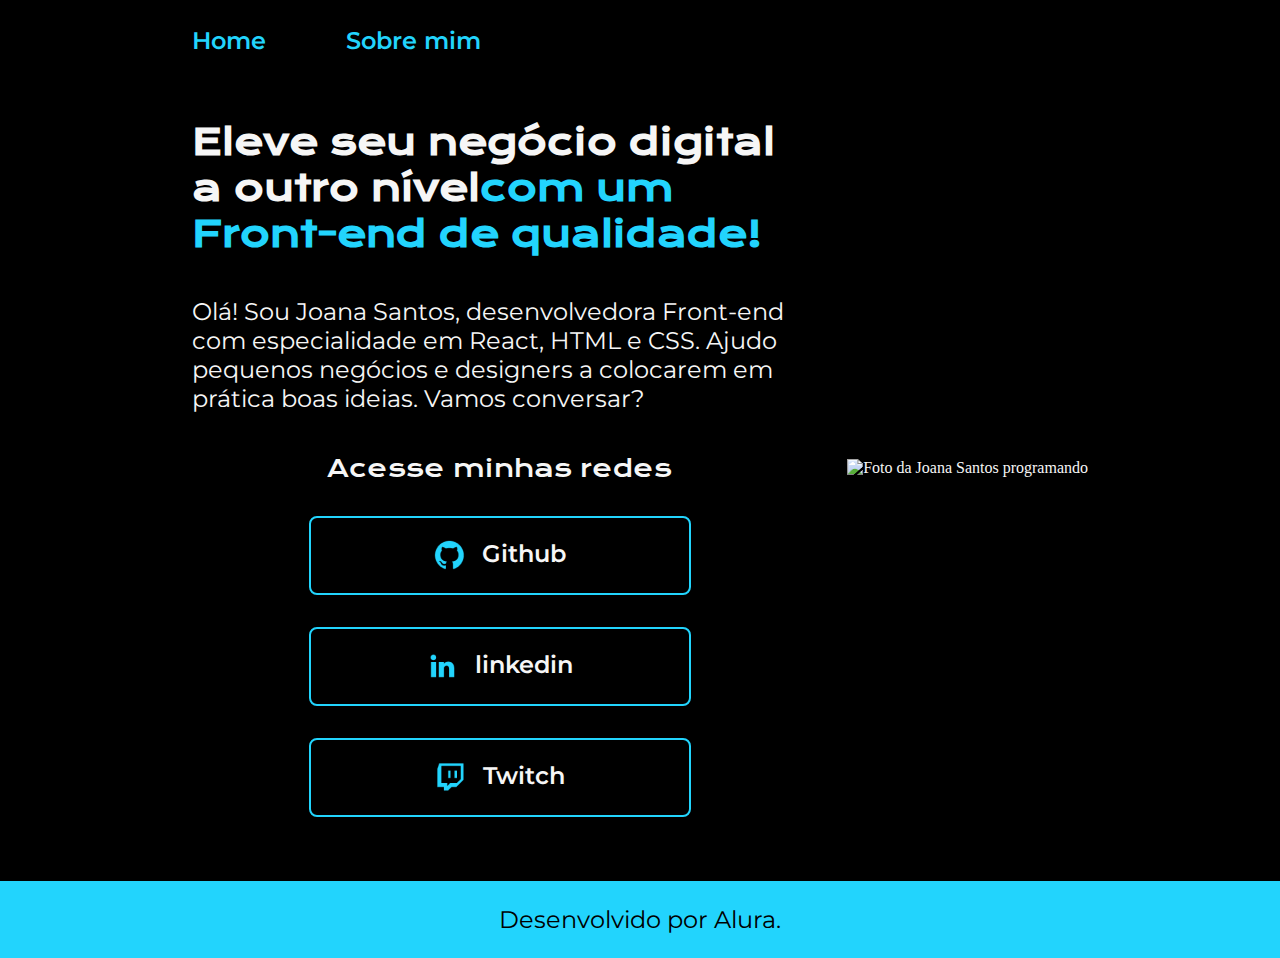
==== index.html @ 7e5e3a90 "criação docs:  sobre" ====
<!DOCTYPE html>
<html lang="pt-br">

<head>
    <meta charset="UTF-8">
    <meta http-equiv="X-UA-Compatible" content="IE=edge">
    <meta name="viewport" content="width=device-width, initial-scale=1.0">
    <title>Portifolio</title>
    <link rel="stylesheet" href="./styles/style.css">
</head>

<body>
    <header class="cabecalho">
        <nav class="cabecalho__menu">
            <a class="cabecalho__menu__link" href="index.html">Home</a>
            <a class="cabecalho__menu__link" href="about.html">Sobre mim</a>
        </nav>
    </header>
    <main class="apresentacao">
        <section class="apresentacao__conteudo">
            <h1 class="apresentacao__conteudo__titulo">Eleve seu negócio digital a outro nível<strong 
            class="titulo-destaque">com um Front-end de qualidade!
            </strong></h1>
            <p class="apresentacao__conteudo__texto">Olá! Sou Joana Santos, desenvolvedora
            Front-end com especialidade em React, HTML e
            CSS. Ajudo pequenos negócios e designers a
            colocarem em prática boas ideias. Vamos
            conversar?</p>
            <div class="apresentacao__links">
                <h2 class="apresentacao__links__subtitulo">Acesse minhas redes</h2>
                <a class="apresentacao__links__link" href="https://github.com/rafaballerini">
                    <img src="./assets/github.png">
                    Github
                </a>
                <a class="apresentacao__links__link" href="https://linkedin.com/in/rafaellaballerini">
                    <img src="./assets/linkedin.png">
                    linkedin
                </a>
                <a class="apresentacao__links__link" href="https://twitch.tv/guilimadev">
                    <img src="./assets/twitch.png">
                    Twitch
                </a>
            </div>
        </section>
        <img src="./assets/imagem.png" alt="Foto da Joana Santos programando">
    </main>
    <footer class="rodape">
        <p>Desenvolvido por Alura.</p>
    </footer>
</body>

</html>
---- styles/style.css ----
@import url('https://fonts.googleapis.com/css2?family=Krona+One&family=Montserrat:wght@400;600&display=swap');

*{
    margin: 0;
    padding: 0;
}

body{
    /* height: 100vh; */
    box-sizing: border-box;
    background-color: #000000;
    color: #F6F6F6;
}
.cabecalho{
    padding: 2% 0% 0% 15%;
}
.cabecalho__menu{
    display: flex;
    gap: 80px;
}
.cabecalho__menu__link{
    font-family: 'Montserrat', sans-serif;
    font-size: 24px;
    font-weight: 600;
    color: #22D4FD;
    text-decoration: none;
}
.apresentacao{
    padding: 5% 15%;
    display: flex;
    align-items: center;
    justify-content: space-between;
}
.apresentacao__conteudo{
    width: 615px;
    display: flex;
    flex-direction: column;
    gap: 40px;
}

.apresentacao__conteudo__titulo{
    font-size: 36px;
    font-family: 'Krona One', sans-serif;
}
.titulo-destaque{
    color: #22D4FD;
}
.apresentacao__conteudo__texto{
    font-size: 24px;
    font-family: 'Montserrat', sans-serif;
}

.apresentacao__links{
    display: flex;
    flex-direction: column;
    justify-content: space-between;
    align-items: center;
    gap: 32px;
}
.apresentacao__links__subtitulo{
    font-family: 'Krona One', sans-serif;
    font-weight: 400;
    font-size: 24px;
}
.apresentacao__links__link{
    /* background-color: #22D4FD; */
    display: flex;
    justify-content: center;
    gap: 16px;
    border: 2px solid #22D4FD;
    width: 378px;
    text-align: center;
    border-radius: 8px;
    font-size: 24px;
    font-weight: 600;
    padding: 21.5px 0;
    text-decoration: none;
    color: #F6F6F6;
    font-family: 'Montserrat', sans-serif;
}
.apresentacao__links__link:hover{
    background-color: #272727;
}
.rodape{
    color: #000000;
    background-color: #22D4FD;
    padding: 24px;
    text-align: center;
    font-family: 'Montserrat', sans-serif;
    font-size: 24px;
    font-weight: 400;
}
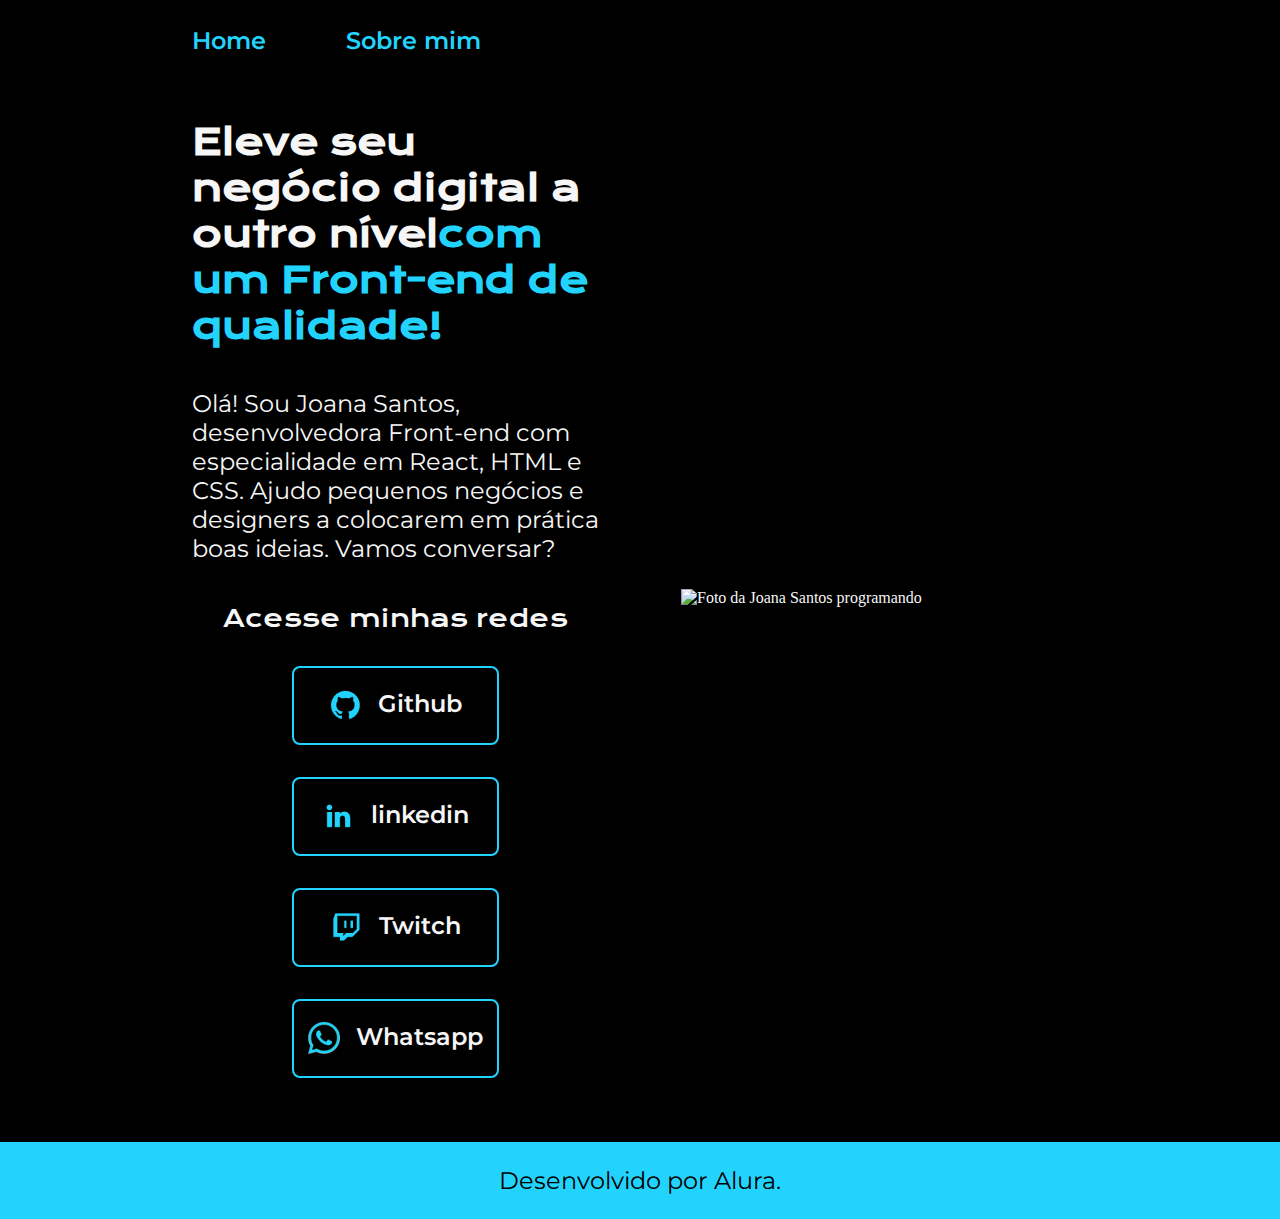
==== commit c1469a12: "adicionando responsividade" ====
--- a/index.html
+++ b/index.html
@@ -28,21 +28,25 @@
             conversar?</p>
             <div class="apresentacao__links">
                 <h2 class="apresentacao__links__subtitulo">Acesse minhas redes</h2>
-                <a class="apresentacao__links__link" href="https://github.com/rafaballerini">
+                <a class="apresentacao__links__navegacao" href="https://github.com/rafaballerini">
                     <img src="./assets/github.png">
                     Github
                 </a>
-                <a class="apresentacao__links__link" href="https://linkedin.com/in/rafaellaballerini">
+                <a class="apresentacao__links__navegacao" href="https://linkedin.com/in/rafaellaballerini">
                     <img src="./assets/linkedin.png">
                     linkedin
                 </a>
-                <a class="apresentacao__links__link" href="https://twitch.tv/guilimadev">
+                <a class="apresentacao__links__navegacao" href="https://twitch.tv/guilimadev">
                     <img src="./assets/twitch.png">
                     Twitch
                 </a>
+                <a class="apresentacao__links__navegacao" href="https://twitch.tv/guilimadev">
+                    <img src="./assets/whatsapp.png">
+                    Whatsapp
+                </a>
             </div>
         </section>
-        <img src="./assets/imagem.png" alt="Foto da Joana Santos programando">
+        <img class="apresentacao__imagem" src="./assets/imagem.png" alt="Foto da Joana Santos programando">
     </main>
     <footer class="rodape">
         <p>Desenvolvido por Alura.</p>
--- a/styles/style.css
+++ b/styles/style.css
@@ -1,16 +1,25 @@
 @import url('https://fonts.googleapis.com/css2?family=Krona+One&family=Montserrat:wght@400;600&display=swap');
 
+:root {
+    --cor-primaria: #000000;
+    --cor-secundaria: #F6F6F6;
+    --cor-terciaria: #22D4FD;
+    --cor-hover: #272727;
+
+    --fonte-primaria: 'Krona One', sans-serif;
+    --fonte-secundaria: 'Montserrat', sans-serif;
+}
 *{
     margin: 0;
     padding: 0;
 }
 
 body{
-    /* height: 100vh; */
     box-sizing: border-box;
-    background-color: #000000;
-    color: #F6F6F6;
+    background-color: var(--cor-primaria);
+    color: var(--cor-secundaria);
 }
+
 .cabecalho{
     padding: 2% 0% 0% 15%;
 }
@@ -19,10 +28,10 @@
     gap: 80px;
 }
 .cabecalho__menu__link{
-    font-family: 'Montserrat', sans-serif;
-    font-size: 24px;
+    font-family: var(--fonte-secundaria);
+    font-size: 1.5rem;
     font-weight: 600;
-    color: #22D4FD;
+    color: var(--cor-terciaria);
     text-decoration: none;
 }
 .apresentacao{
@@ -30,24 +39,25 @@
     display: flex;
     align-items: center;
     justify-content: space-between;
+    gap: 82px;
 }
 .apresentacao__conteudo{
-    width: 615px;
+    width: 50%;
     display: flex;
     flex-direction: column;
     gap: 40px;
 }
 
 .apresentacao__conteudo__titulo{
-    font-size: 36px;
-    font-family: 'Krona One', sans-serif;
+    font-size: 2.25rem;
+    font-family: var(--fonte-primaria);
 }
 .titulo-destaque{
-    color: #22D4FD;
+    color: var(--cor-terciaria);
 }
 .apresentacao__conteudo__texto{
-    font-size: 24px;
-    font-family: 'Montserrat', sans-serif;
+    font-size: 1.5rem;
+    font-family: var(--fonte-secundaria);
 }
 
 .apresentacao__links{
@@ -58,35 +68,53 @@
     gap: 32px;
 }
 .apresentacao__links__subtitulo{
-    font-family: 'Krona One', sans-serif;
+    font-family: var(--fonte-primaria);
     font-weight: 400;
-    font-size: 24px;
+    font-size: 1.5rem;
 }
-.apresentacao__links__link{
-    /* background-color: #22D4FD; */
+.apresentacao__links__navegacao{
     display: flex;
     justify-content: center;
     gap: 16px;
-    border: 2px solid #22D4FD;
-    width: 378px;
+    border: 2px solid var(--cor-terciaria);
+    width: 50%;
     text-align: center;
     border-radius: 8px;
-    font-size: 24px;
+    font-size: 1.5rem;
     font-weight: 600;
     padding: 21.5px 0;
     text-decoration: none;
-    color: #F6F6F6;
-    font-family: 'Montserrat', sans-serif;
+    color: var(--cor-secundaria);
+    font-family: var(--fonte-secundaria);
 }
-.apresentacao__links__link:hover{
-    background-color: #272727;
+.apresentacao__links__navegacao:hover{
+    background-color: var(--cor-hover);
+}
+.apresentacao__imagem{
+    width: 50%;
 }
 .rodape{
-    color: #000000;
-    background-color: #22D4FD;
+    color: var(--cor-primaria);
+    background-color: var(--cor-terciaria);
     padding: 24px;
     text-align: center;
-    font-family: 'Montserrat', sans-serif;
-    font-size: 24px;
+    font-family: var(--fonte-secundaria);
+    font-size: 1.5rem;
     font-weight: 400;
+}
+
+@media (max-width: 1200px) {
+    .cabecalho{
+         padding: 10%;  
+    }
+    .cabecalho__menu{
+        justify-content: center;
+    }
+    .apresentacao{
+        flex-direction: column-reverse;
+        padding: 5%;
+    }
+    .apresentacao__conteudo{
+        width: auto;
+    }
 }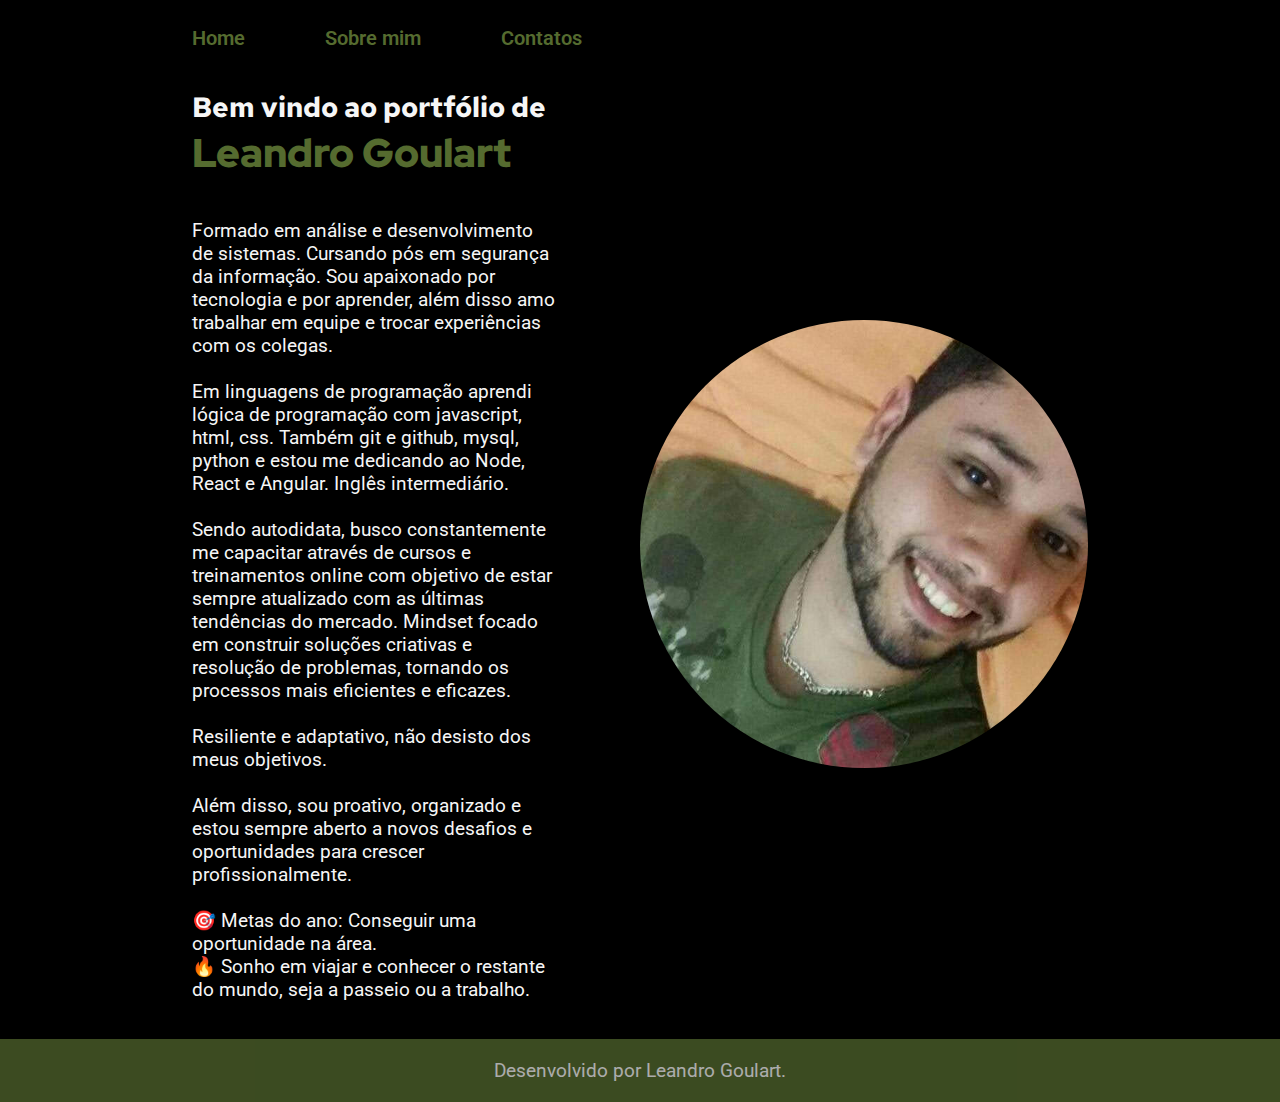
==== commit b6f68388: "update docs" ====
--- a/index.html
+++ b/index.html
@@ -14,42 +14,36 @@
         <nav class="cabecalho__menu">
             <a class="cabecalho__menu__link" href="index.html">Home</a>
             <a class="cabecalho__menu__link" href="about.html">Sobre mim</a>
+            <a class="cabecalho__menu__link" href="contact.html">Contatos</a>
         </nav>
     </header>
     <main class="apresentacao">
         <section class="apresentacao__conteudo">
-            <h1 class="apresentacao__conteudo__titulo">Eleve seu negócio digital a outro nível<strong 
-            class="titulo-destaque">com um Front-end de qualidade!
+            <h1 class="apresentacao__conteudo__titulo">Bem vindo ao portfólio de <br> <strong 
+            class="titulo-destaque">Leandro Goulart
             </strong></h1>
-            <p class="apresentacao__conteudo__texto">Olá! Sou Joana Santos, desenvolvedora
-            Front-end com especialidade em React, HTML e
-            CSS. Ajudo pequenos negócios e designers a
-            colocarem em prática boas ideias. Vamos
-            conversar?</p>
-            <div class="apresentacao__links">
-                <h2 class="apresentacao__links__subtitulo">Acesse minhas redes</h2>
-                <a class="apresentacao__links__navegacao" href="https://github.com/rafaballerini">
-                    <img src="./assets/github.png">
-                    Github
-                </a>
-                <a class="apresentacao__links__navegacao" href="https://linkedin.com/in/rafaellaballerini">
-                    <img src="./assets/linkedin.png">
-                    linkedin
-                </a>
-                <a class="apresentacao__links__navegacao" href="https://twitch.tv/guilimadev">
-                    <img src="./assets/twitch.png">
-                    Twitch
-                </a>
-                <a class="apresentacao__links__navegacao" href="https://twitch.tv/guilimadev">
-                    <img src="./assets/whatsapp.png">
-                    Whatsapp
-                </a>
-            </div>
+            <p class="apresentacao__conteudo__texto">
+                Formado em análise e desenvolvimento de sistemas. Cursando pós em segurança da informação. Sou apaixonado por tecnologia e por aprender, além disso amo trabalhar em equipe e trocar experiências com os colegas.
+                <br><br>
+                Em linguagens de programação aprendi lógica de programação com javascript, html, css.
+                Também git e github, mysql, python e estou me dedicando ao Node, React e Angular. 
+                Inglês intermediário.
+                <br><br>
+                Sendo autodidata, busco constantemente me capacitar através de cursos e treinamentos online com objetivo de estar sempre atualizado com as últimas tendências do mercado. Mindset focado em construir soluções criativas e resolução de problemas, tornando os processos mais eficientes e eficazes.
+                <br><br>
+                Resiliente e adaptativo, não desisto dos meus objetivos.
+                <br><br>
+                Além disso, sou proativo, organizado e estou sempre aberto a novos desafios e oportunidades para crescer profissionalmente.
+                <br><br>
+                🎯 Metas do ano: Conseguir uma oportunidade na área.<br>
+                🔥 Sonho em viajar e conhecer o restante do mundo, seja a passeio ou a trabalho.
+            </p>
+            
         </section>
-        <img class="apresentacao__imagem" src="./assets/imagem.png" alt="Foto da Joana Santos programando">
+        <img class="apresentacao__imagem" src="./assets/imagem.jpg" alt="Foto de Leandro Goulart">
     </main>
     <footer class="rodape">
-        <p>Desenvolvido por Alura.</p>
+        <p>Desenvolvido por Leandro Goulart.</p>
     </footer>
 </body>
 
--- a/styles/style.css
+++ b/styles/style.css
@@ -1,120 +1,134 @@
-@import url('https://fonts.googleapis.com/css2?family=Krona+One&family=Montserrat:wght@400;600&display=swap');
+@import url("https://fonts.googleapis.com/css2?family=Red+Hat+Display:ital,wght@0,300..900;1,300..900&family=Red+Hat+Text:ital,wght@0,300..700;1,300..700&family=Roboto:ital,wght@0,100;0,300;0,400;0,500;0,700;0,900;1,100;1,300;1,400;1,500;1,700;1,900&display=swap");
 
 :root {
-    --cor-primaria: #000000;
-    --cor-secundaria: #F6F6F6;
-    --cor-terciaria: #22D4FD;
-    --cor-hover: #272727;
+	--cor-primaria: #000000;
+	--cor-secundaria: #f6f6f6;
+	--cor-terciaria: #556B2F;
+	--cor-hover: #272727;
 
-    --fonte-primaria: 'Krona One', sans-serif;
-    --fonte-secundaria: 'Montserrat', sans-serif;
-}
-*{
-    margin: 0;
-    padding: 0;
+    --fonte-titulo: "Red Hat Display", sans-serif;
+	--fonte-primaria: "Red Hat Text", sans-serif;
+	--fonte-secundaria: "Roboto", sans-serif;
 }
 
-body{
-    box-sizing: border-box;
-    background-color: var(--cor-primaria);
-    color: var(--cor-secundaria);
+* {
+	margin: 0;
+	padding: 0;
 }
 
-.cabecalho{
-    padding: 2% 0% 0% 15%;
-}
-.cabecalho__menu{
-    display: flex;
-    gap: 80px;
-}
-.cabecalho__menu__link{
-    font-family: var(--fonte-secundaria);
-    font-size: 1.5rem;
-    font-weight: 600;
-    color: var(--cor-terciaria);
-    text-decoration: none;
-}
-.apresentacao{
-    padding: 5% 15%;
-    display: flex;
-    align-items: center;
-    justify-content: space-between;
-    gap: 82px;
-}
-.apresentacao__conteudo{
-    width: 50%;
-    display: flex;
-    flex-direction: column;
-    gap: 40px;
+body {
+	box-sizing: border-box;
+	background-color: var(--cor-primaria);
+	color: var(--cor-secundaria);
 }
 
-.apresentacao__conteudo__titulo{
-    font-size: 2.25rem;
-    font-family: var(--fonte-primaria);
-}
-.titulo-destaque{
-    color: var(--cor-terciaria);
-}
-.apresentacao__conteudo__texto{
-    font-size: 1.5rem;
-    font-family: var(--fonte-secundaria);
+.cabecalho {
+	padding: 2% 0% 0% 15%;
 }
 
-.apresentacao__links{
-    display: flex;
-    flex-direction: column;
-    justify-content: space-between;
-    align-items: center;
-    gap: 32px;
+.cabecalho__menu {
+	display: flex;
+	gap: 80px;
 }
-.apresentacao__links__subtitulo{
-    font-family: var(--fonte-primaria);
-    font-weight: 400;
-    font-size: 1.5rem;
+
+.cabecalho__menu__link {
+	font-family: var(--fonte-secundaria);
+	font-size: 1.25rem;
+	font-weight: 600;
+	color: var(--cor-terciaria);
+	text-decoration: none;
 }
-.apresentacao__links__navegacao{
-    display: flex;
-    justify-content: center;
-    gap: 16px;
-    border: 2px solid var(--cor-terciaria);
-    width: 50%;
-    text-align: center;
-    border-radius: 8px;
-    font-size: 1.5rem;
-    font-weight: 600;
-    padding: 21.5px 0;
-    text-decoration: none;
-    color: var(--cor-secundaria);
-    font-family: var(--fonte-secundaria);
+
+.apresentacao {
+	padding: 3% 15%;
+    max-height: auto;
+	display: flex;
+    flex: 1;
+	align-items: center;
+	justify-content: space-between;
+	gap: 82px;
 }
-.apresentacao__links__navegacao:hover{
-    background-color: var(--cor-hover);
+
+.apresentacao__conteudo {
+	width: 50%;
+	display: flex;
+	flex-direction: column;
+	gap: 40px;
 }
-.apresentacao__imagem{
-    width: 50%;
+
+.apresentacao__conteudo__titulo {
+	font-size: 1.75rem;
+	font-family: var(--fonte-primaria);
 }
-.rodape{
-    color: var(--cor-primaria);
-    background-color: var(--cor-terciaria);
-    padding: 24px;
-    text-align: center;
-    font-family: var(--fonte-secundaria);
-    font-size: 1.5rem;
-    font-weight: 400;
+.titulo-destaque {
+	color: var(--cor-terciaria);
+    font-family: var(--fonte-titulo);
+    font-size: 2.5rem;
+}
+
+.apresentacao__conteudo__texto {
+	font-size: 1.2rem;
+	font-family: var(--fonte-secundaria);
+}
+
+.apresentacao__links {
+	display: flex;
+	flex-direction: column;
+	justify-content: space-between;
+	align-items: center;
+	gap: 32px;
+}
+.apresentacao__links__subtitulo {
+	font-family: var(--fonte-primaria);
+	font-weight: 400;
+	font-size: 1.5rem;
+}
+.apresentacao__links__navegacao {
+	display: flex;
+	justify-content: center;
+	gap: 16px;
+	border: 2px solid var(--cor-terciaria);
+	width: 50%;
+	text-align: center;
+	border-radius: 8px;
+	font-size: 1.75rem;
+	font-weight: 600;
+	padding: 15px 0;
+	text-decoration: none;
+	color: var(--cor-secundaria);
+	font-family: var(--fonte-secundaria);
+}
+.apresentacao__links__navegacao:hover {
+	background-color: var(--cor-hover);
+}
+.apresentacao__imagem {
+	width: 50%;
+    border-radius: 50%;
+}
+.rodape {
+	color: var(--cor-secundaria);
+	background-color: var(--cor-terciaria);
+    opacity: 0.7;
+	padding: 20px;
+	text-align: center;
+	font-family: var(--fonte-secundaria);
+	font-size: 1.2rem;
+	font-weight: 400;
+    margin-top: 0;
 }
 
 @media (max-width: 1200px) {
-    .cabecalho{
-         padding: 10%;  
-    }
-    .cabecalho__menu{
-        justify-content: center;
-    }
-    .apresentacao{
-        flex-direction: column-reverse;
-        padding: 5%;
-    }
-    .apresentacao__conteudo{
-        width: auto;
-    }
-}+	.cabecalho {
+		padding: 10%;
+	}
+	.cabecalho__menu {
+		justify-content: center;
+	}
+	.apresentacao {
+		flex-direction: column-reverse;
+		padding: 5%;
+	}
+	.apresentacao__conteudo {
+		width: auto;
+	}
+}
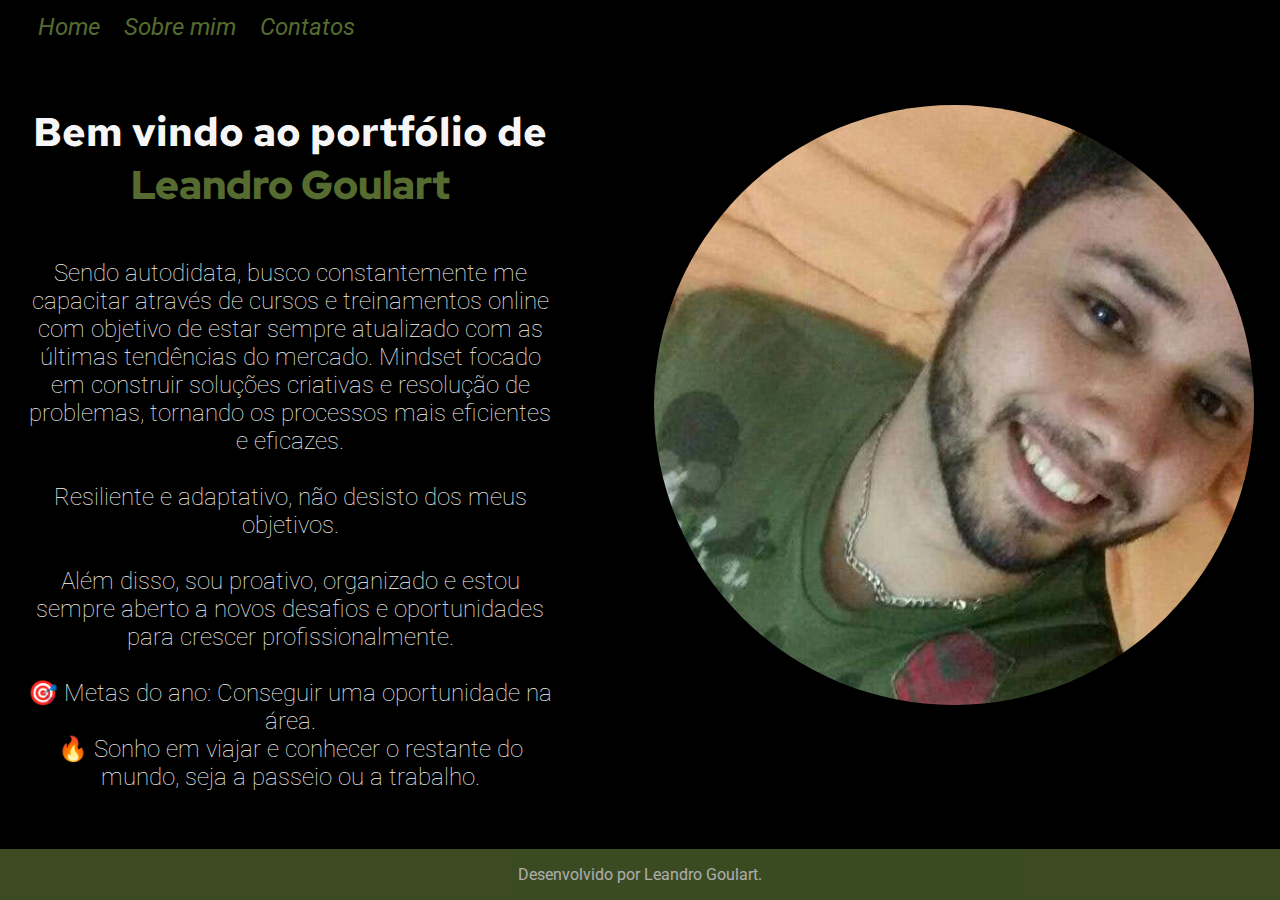
==== commit 8adb4a80: "update de dados com inforações atualizadas" ====
--- a/index.html
+++ b/index.html
@@ -23,12 +23,7 @@
             class="titulo-destaque">Leandro Goulart
             </strong></h1>
             <p class="apresentacao__conteudo__texto">
-                Formado em análise e desenvolvimento de sistemas. Cursando pós em segurança da informação. Sou apaixonado por tecnologia e por aprender, além disso amo trabalhar em equipe e trocar experiências com os colegas.
-                <br><br>
-                Em linguagens de programação aprendi lógica de programação com javascript, html, css.
-                Também git e github, mysql, python e estou me dedicando ao Node, React e Angular. 
-                Inglês intermediário.
-                <br><br>
+                
                 Sendo autodidata, busco constantemente me capacitar através de cursos e treinamentos online com objetivo de estar sempre atualizado com as últimas tendências do mercado. Mindset focado em construir soluções criativas e resolução de problemas, tornando os processos mais eficientes e eficazes.
                 <br><br>
                 Resiliente e adaptativo, não desisto dos meus objetivos.
--- a/styles/style.css
+++ b/styles/style.css
@@ -11,54 +11,67 @@
 	--fonte-secundaria: "Roboto", sans-serif;
 }
 
-* {
+body {
+	box-sizing: border-box;
+	background-color: var(--cor-primaria);
+	color: var(--cor-secundaria);
+	min-height:90vh;
 	margin: 0;
 	padding: 0;
 }
 
-body {
-	box-sizing: border-box;
-	background-color: var(--cor-primaria);
-	color: var(--cor-secundaria);
-}
+.cabecalho {
+	padding: 1% 0% 0% 3%;
 
-.cabecalho {
-	padding: 2% 0% 0% 15%;
 }
 
 .cabecalho__menu {
 	display: flex;
-	gap: 80px;
+	gap: 24px;
 }
 
 .cabecalho__menu__link {
 	font-family: var(--fonte-secundaria);
-	font-size: 1.25rem;
-	font-weight: 600;
+	font-size: 1.5rem;
+	font-style: italic;
+	font-weight: 400;
 	color: var(--cor-terciaria);
 	text-decoration: none;
 }
 
 .apresentacao {
-	padding: 3% 15%;
-    max-height: auto;
+	padding: 5% 2%;
 	display: flex;
-    flex: 1;
 	align-items: center;
-	justify-content: space-between;
-	gap: 82px;
+	justify-content:center;
+	gap: 100px;
 }
 
 .apresentacao__conteudo {
-	width: 50%;
-	display: flex;
-	flex-direction: column;
-	gap: 40px;
+	width:600px;
+	height: 600px;
+	text-align: center;
 }
 
+.apresentacao__contatos{
+	height: 600px;
+	display: flex;
+	align-items: center;
+	justify-content:center;
+	flex-direction: row;
+	text-align: center;
+	padding: 32px;
+}
+
+.apresentacao__imagem {
+	width: 600px; 
+	border-radius: 50%;
+}
 .apresentacao__conteudo__titulo {
-	font-size: 1.75rem;
+	font-size: 2.5rem;
 	font-family: var(--fonte-primaria);
+	margin: 0;
+	margin-bottom: 3rem;
 }
 .titulo-destaque {
 	color: var(--cor-terciaria);
@@ -67,54 +80,81 @@
 }
 
 .apresentacao__conteudo__texto {
-	font-size: 1.2rem;
+	font-size: 1.5rem;
 	font-family: var(--fonte-secundaria);
+	font-weight: 100;
+}
+
+.apresentacao__redes {
+	width:600px;
+	height: 600px;
+	align-items: center;
+	text-align: center;
+
 }
 
 .apresentacao__links {
 	display: flex;
 	flex-direction: column;
-	justify-content: space-between;
 	align-items: center;
-	gap: 32px;
+	gap: 15px;
 }
 .apresentacao__links__subtitulo {
-	font-family: var(--fonte-primaria);
-	font-weight: 400;
-	font-size: 1.5rem;
+	font-family: var(--fonte-secundaria);
+	font-weight: 200;
+	font-size: .5rem;
 }
+
 .apresentacao__links__navegacao {
 	display: flex;
 	justify-content: center;
 	gap: 16px;
 	border: 2px solid var(--cor-terciaria);
-	width: 50%;
+	width: 40%;
 	text-align: center;
 	border-radius: 8px;
-	font-size: 1.75rem;
-	font-weight: 600;
-	padding: 15px 0;
+	font-family: var(--fonte-secundaria);
+	font-weight: 300;
+	font-size: 2rem;
+	padding: 5px 0;
 	text-decoration: none;
 	color: var(--cor-secundaria);
-	font-family: var(--fonte-secundaria);
+	
 }
 .apresentacao__links__navegacao:hover {
 	background-color: var(--cor-hover);
 }
-.apresentacao__imagem {
-	width: 50%;
-    border-radius: 50%;
+
+.lista {
+    list-style-type:circle;
+	font-family: var(--fonte-secundaria);
+	font-size: 1.5rem;
+	font-family: var(--fonte-secundaria);
+	font-weight: 100;
 }
+
+.lista li {
+	margin-bottom: 15px;
+}
+
+.subtitulo {
+	font-family: var(--fonte-secundaria);
+	font-size: 1.75rem;
+	font-weight: 500;
+}
+
 .rodape {
-	color: var(--cor-secundaria);
-	background-color: var(--cor-terciaria);
+    position: fixed;
+    bottom: 0;
+    left: 0;
+    width: 100%;
+    background-color: var(--cor-terciaria);
     opacity: 0.7;
-	padding: 20px;
-	text-align: center;
-	font-family: var(--fonte-secundaria);
-	font-size: 1.2rem;
-	font-weight: 400;
-    margin-top: 0;
+    text-align: center;
+    font-family: var(--fonte-secundaria);
+    font-size: 16px;
+    font-weight: 400;
+    z-index: 999; /* Certifica-se de que o rodapé está sempre na frente */
 }
 
 @media (max-width: 1200px) {
@@ -126,9 +166,15 @@
 	}
 	.apresentacao {
 		flex-direction: column-reverse;
+		align-items: center; /* Adicionando alinhamento vertical */
 		padding: 5%;
+	}
+	.apresentacao .apresentacao__conteudo {
+		flex-direction: column-reverse;
 	}
 	.apresentacao__conteudo {
 		width: auto;
 	}
 }
+
+
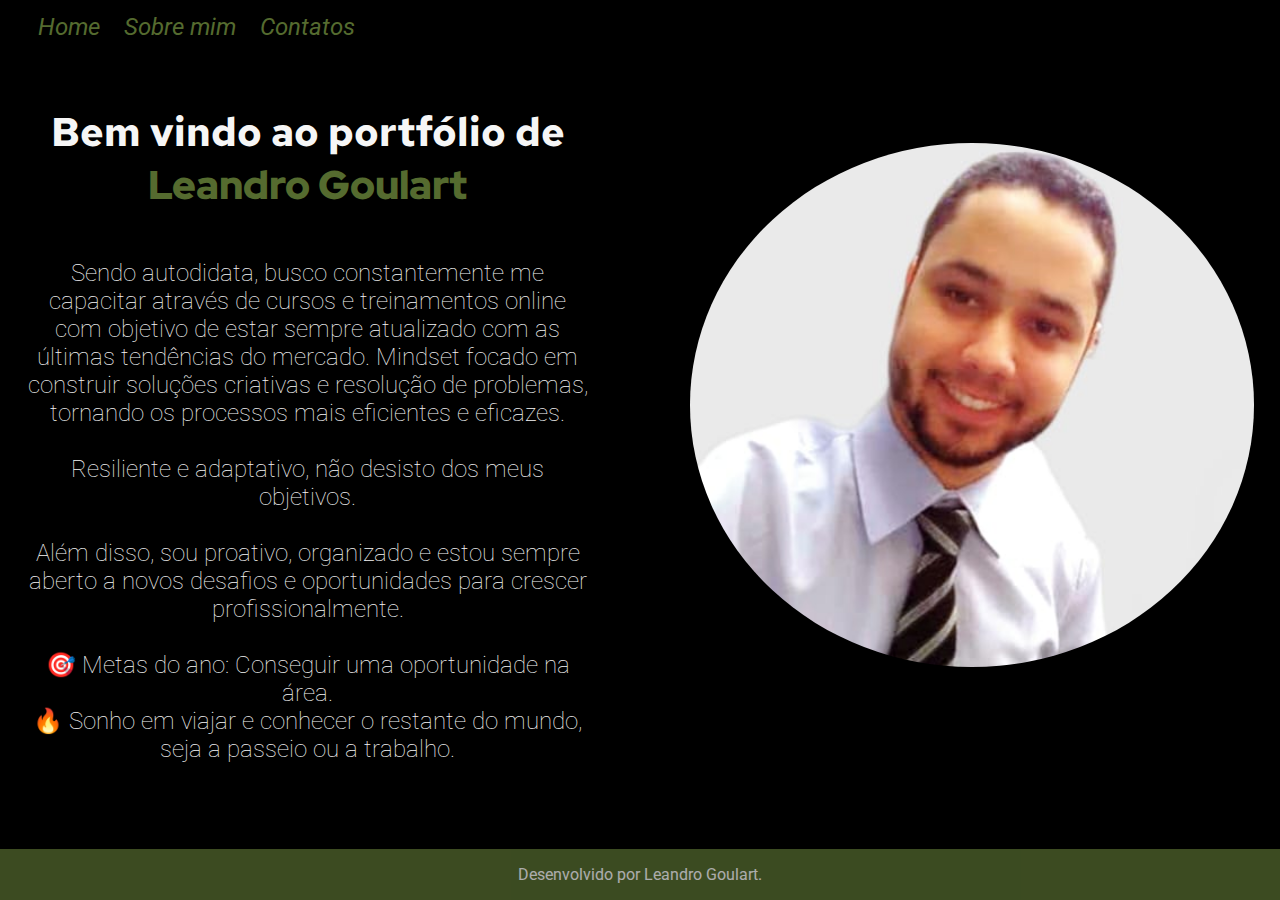
==== commit d6011717: "pequenos ajustes e substituição da foto de perfil" ====
--- a/index.html
+++ b/index.html
@@ -35,7 +35,7 @@
             </p>
             
         </section>
-        <img class="apresentacao__imagem" src="./assets/imagem.jpg" alt="Foto de Leandro Goulart">
+        <img class="apresentacao__imagem" src="./assets/imagem.jpeg" alt="Foto de Leandro Goulart">
     </main>
     <footer class="rodape">
         <p>Desenvolvido por Leandro Goulart.</p>
--- a/styles/style.css
+++ b/styles/style.css
@@ -139,8 +139,10 @@
 
 .subtitulo {
 	font-family: var(--fonte-secundaria);
-	font-size: 1.75rem;
+	font-size: 1.7rem;
 	font-weight: 500;
+	margin: 0;
+	margin-top: 10px;
 }
 
 .rodape {
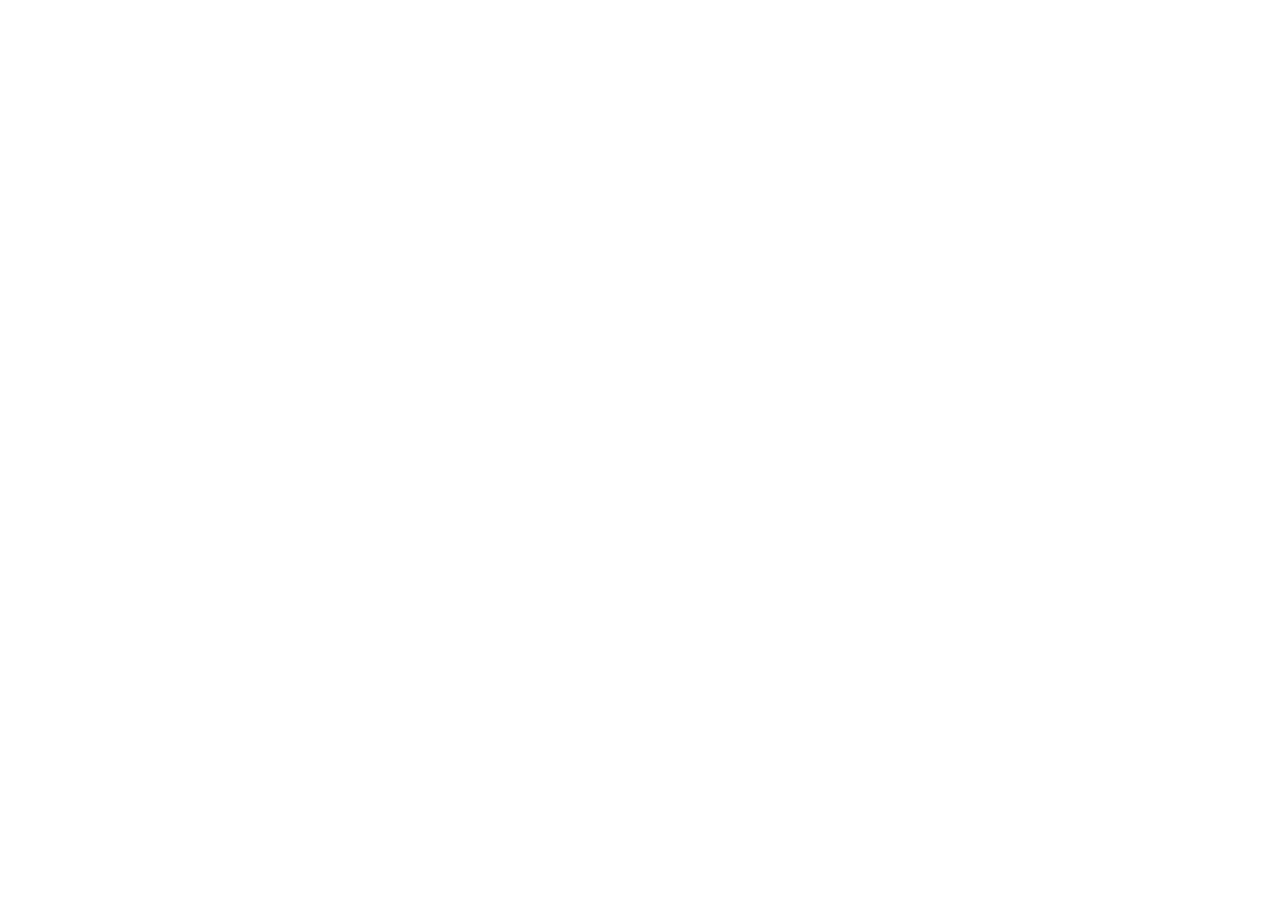
==== commit dfe0ff7a: "criando a base" ====
--- a/index.html
+++ b/index.html
@@ -1,45 +1,11 @@
-<!DOCTYPE html>
-<html lang="pt-br">
-
-<head>
-    <meta charset="UTF-8">
-    <meta http-equiv="X-UA-Compatible" content="IE=edge">
-    <meta name="viewport" content="width=device-width, initial-scale=1.0">
-    <title>Portifolio</title>
-    <link rel="stylesheet" href="./styles/style.css">
-</head>
-
-<body>
-    <header class="cabecalho">
-        <nav class="cabecalho__menu">
-            <a class="cabecalho__menu__link" href="index.html">Home</a>
-            <a class="cabecalho__menu__link" href="about.html">Sobre mim</a>
-            <a class="cabecalho__menu__link" href="contact.html">Contatos</a>
-        </nav>
-    </header>
-    <main class="apresentacao">
-        <section class="apresentacao__conteudo">
-            <h1 class="apresentacao__conteudo__titulo">Bem vindo ao portfólio de <br> <strong 
-            class="titulo-destaque">Leandro Goulart
-            </strong></h1>
-            <p class="apresentacao__conteudo__texto">
-                
-                Sendo autodidata, busco constantemente me capacitar através de cursos e treinamentos online com objetivo de estar sempre atualizado com as últimas tendências do mercado. Mindset focado em construir soluções criativas e resolução de problemas, tornando os processos mais eficientes e eficazes.
-                <br><br>
-                Resiliente e adaptativo, não desisto dos meus objetivos.
-                <br><br>
-                Além disso, sou proativo, organizado e estou sempre aberto a novos desafios e oportunidades para crescer profissionalmente.
-                <br><br>
-                🎯 Metas do ano: Conseguir uma oportunidade na área.<br>
-                🔥 Sonho em viajar e conhecer o restante do mundo, seja a passeio ou a trabalho.
-            </p>
-            
-        </section>
-        <img class="apresentacao__imagem" src="./assets/imagem.jpeg" alt="Foto de Leandro Goulart">
-    </main>
-    <footer class="rodape">
-        <p>Desenvolvido por Leandro Goulart.</p>
-    </footer>
-</body>
-
+<!DOCTYPE html>
+<html lang="Pt-br">
+<head>
+    <meta charset="UTF-8">
+    <meta name="viewport" content="width=device-width, initial-scale=1.0">
+    <title>Document</title>
+</head>
+<body>
+    
+</body>
 </html>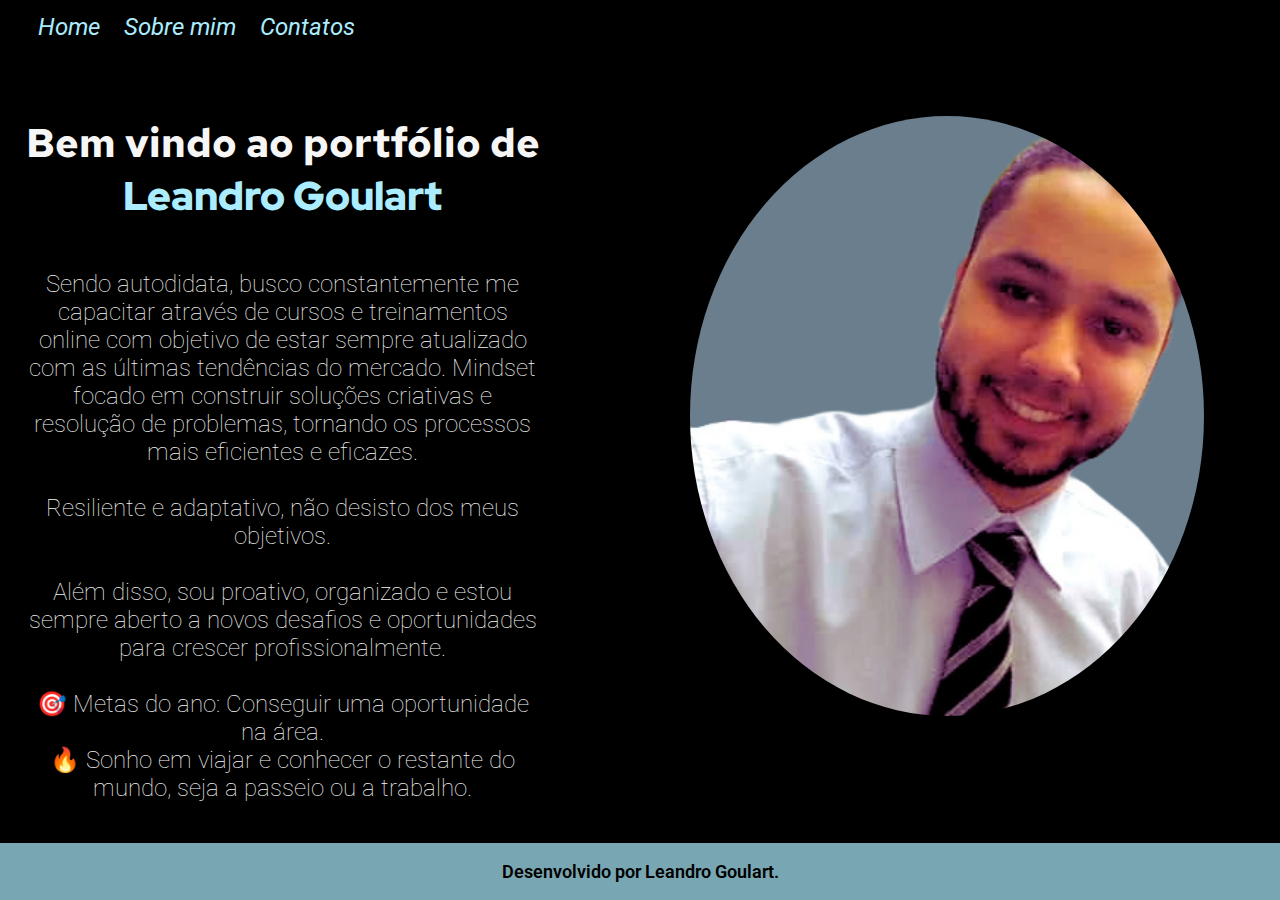
==== commit 449f7b81: "mudança das cores e upload nova foto" ====
--- a/index.html
+++ b/index.html
@@ -1,11 +1,45 @@
-<!DOCTYPE html>
-<html lang="Pt-br">
-<head>
-    <meta charset="UTF-8">
-    <meta name="viewport" content="width=device-width, initial-scale=1.0">
-    <title>Document</title>
-</head>
-<body>
-    
-</body>
+<!DOCTYPE html>
+<html lang="pt-br">
+
+<head>
+    <meta charset="UTF-8">
+    <meta http-equiv="X-UA-Compatible" content="IE=edge">
+    <meta name="viewport" content="width=device-width, initial-scale=1.0">
+    <title>Portifolio</title>
+    <link rel="stylesheet" href="./styles/style.css">
+</head>
+
+<body>
+    <header class="cabecalho">
+        <nav class="cabecalho__menu">
+            <a class="cabecalho__menu__link" href="index.html">Home</a>
+            <a class="cabecalho__menu__link" href="about.html">Sobre mim</a>
+            <a class="cabecalho__menu__link" href="contact.html">Contatos</a>
+        </nav>
+    </header>
+    <main class="apresentacao">
+        <section class="apresentacao__conteudo">
+            <h1 class="apresentacao__conteudo__titulo">Bem vindo ao portfólio de <br> <strong 
+            class="titulo-destaque">Leandro Goulart
+            </strong></h1>
+            <p class="apresentacao__conteudo__texto">
+                
+                Sendo autodidata, busco constantemente me capacitar através de cursos e treinamentos online com objetivo de estar sempre atualizado com as últimas tendências do mercado. Mindset focado em construir soluções criativas e resolução de problemas, tornando os processos mais eficientes e eficazes.
+                <br><br>
+                Resiliente e adaptativo, não desisto dos meus objetivos.
+                <br><br>
+                Além disso, sou proativo, organizado e estou sempre aberto a novos desafios e oportunidades para crescer profissionalmente.
+                <br><br>
+                🎯 Metas do ano: Conseguir uma oportunidade na área.<br>
+                🔥 Sonho em viajar e conhecer o restante do mundo, seja a passeio ou a trabalho.
+            </p>
+            
+        </section>
+        <img class="apresentacao__imagem" alt="Foto:Leandro Goulart">
+    </main>
+    <footer class="rodape">
+        <p>Desenvolvido por Leandro Goulart.</p>
+    </footer>
+</body>
+
 </html>--- a/styles/style.css
+++ b/styles/style.css
@@ -0,0 +1,209 @@
+@import url("https://fonts.googleapis.com/css2?family=Red+Hat+Display:ital,wght@0,300..900;1,300..900&family=Red+Hat+Text:ital,wght@0,300..700;1,300..700&family=Roboto:ital,wght@0,100;0,300;0,400;0,500;0,700;0,900;1,100;1,300;1,400;1,500;1,700;1,900&display=swap");
+
+:root {
+	--cor-primaria: #000000;
+	--cor-secundaria: #f6f6f6;
+	--cor-terciaria: #abedfe;
+	--cor-hover: #272727;
+
+    --fonte-titulo: "Red Hat Display", sans-serif;
+	--fonte-primaria: "Red Hat Text", sans-serif;
+	--fonte-secundaria: "Roboto", sans-serif;
+
+	--imagem-url: url('../assets/foto-perfil.png');
+}
+
+body {
+	box-sizing: border-box;
+	background-color: var(--cor-primaria);
+	color: var(--cor-secundaria);
+	min-height:90vh;
+	margin: 0;
+	padding: 0;
+}
+
+.cabecalho {
+	padding: 1% 0% 0% 3%;
+
+}
+
+.cabecalho__menu {
+	display: flex;
+	gap: 24px;
+}
+
+.cabecalho__menu__link {
+	font-family: var(--fonte-secundaria);
+	font-size: 1.5rem;
+	font-style: italic;
+	font-weight: 400;
+	color: var(--cor-terciaria);
+	text-decoration: none;
+}
+
+.apresentacao {
+	padding:2%;
+	display: flex;
+	align-items: center;
+	justify-content:center;
+	gap: 100px;
+}
+
+.apresentacao__conteudo {
+	width:600px;
+	height: 600px;
+	text-align: center;
+}
+
+.apresentacao__contatos{
+	width:600px;
+	height: 600px;
+	display: flex;
+	align-items: center;
+	justify-content:center;
+	flex-direction: row;
+	text-align: center;
+	padding: 32px;
+}
+
+.apresentacao__imagem {
+	width: 600px; 
+	height: 600px;
+	border-radius: 60%;
+	background-color: rgba(134, 159, 179, 0.794);
+	background-image: var(--imagem-url);
+	background-position:cover;
+	background-size:cover ;
+	background-repeat: no-repeat;
+	margin: 50px;
+}
+.apresentacao__conteudo__titulo {
+	font-size: 2.5rem;
+	font-family: var(--fonte-primaria);
+	margin: 0;
+	margin-bottom: 3rem;
+}
+.titulo-destaque {
+	color: var(--cor-terciaria);
+    font-family: var(--fonte-titulo);
+    font-size: 2.5rem;
+}
+
+.apresentacao__conteudo__texto {
+	font-size: 1.5rem;
+	font-family: var(--fonte-secundaria);
+	font-weight: 100;
+}
+
+.apresentacao__redes {
+	width:600px;
+	height: 600px;
+	align-items: center;
+	text-align: center;
+
+}
+
+.apresentacao__links {
+	display: flex;
+	flex-direction: column;
+	align-items: center;
+	gap: 15px;
+}
+.apresentacao__links__subtitulo {
+	font-family: var(--fonte-secundaria);
+	font-weight: 200;
+	font-size: .5rem;
+}
+
+.apresentacao__links__navegacao {
+	display: flex;
+	justify-content: center;
+	gap: 16px;
+	border: 2px solid var(--cor-terciaria);
+	width: 40%;
+	text-align: center;
+	border-radius: 8px;
+	font-family: var(--fonte-secundaria);
+	font-weight: 300;
+	font-size: 2rem;
+	padding: 5px 0;
+	text-decoration: none;
+	color: var(--cor-secundaria);
+	
+}
+.apresentacao__links__navegacao:hover {
+	background-color: var(--cor-hover);
+}
+
+.lista {
+    list-style-type:circle;
+	font-family: var(--fonte-secundaria);
+	font-size: 1.5rem;
+	font-family: var(--fonte-secundaria);
+	font-weight: 100;
+}
+
+.lista li {
+	margin-bottom: 15px;
+}
+
+.subtitulo {
+	font-family: var(--fonte-secundaria);
+	font-size: 1.7rem;
+	font-weight: 500;
+	margin: 0;
+	margin-top: 10px;
+}
+
+.rodape {
+    position: fixed;
+    bottom: 0;
+    left: 0;
+    width: 100%;
+    background-color: var(--cor-terciaria);
+    opacity: 0.7;
+	color: #000000;
+    text-align: center;
+    font-family: var(--fonte-secundaria);
+    font-size: 18px;
+    font-weight: 600;
+    z-index: 999; /* Certifica-se de que o rodapé está sempre na frente */
+}
+
+@media (max-width: 1200px) {
+	.cabecalho {
+		padding: 10%;
+	}
+	.cabecalho__menu {
+		justify-content: center;
+	}
+	.apresentacao {
+		flex-direction: column-reverse;
+		align-items: center; /* Adicionando alinhamento vertical */
+		padding: 5%;
+	}
+	.apresentacao .apresentacao__conteudo {
+		flex-direction: column-reverse;
+	}
+	.apresentacao__conteudo {
+		width: auto;
+		height: auto;
+	}
+
+	.apresentacao__imagem {
+		width: 300px;
+		height: 300px;
+		overflow: hidden;
+		text-indent: -9999px;
+		margin-bottom: 51px;
+		
+	}
+
+	.rodape{
+		height: 40px; 	
+	}
+	
+	
+}
+
+
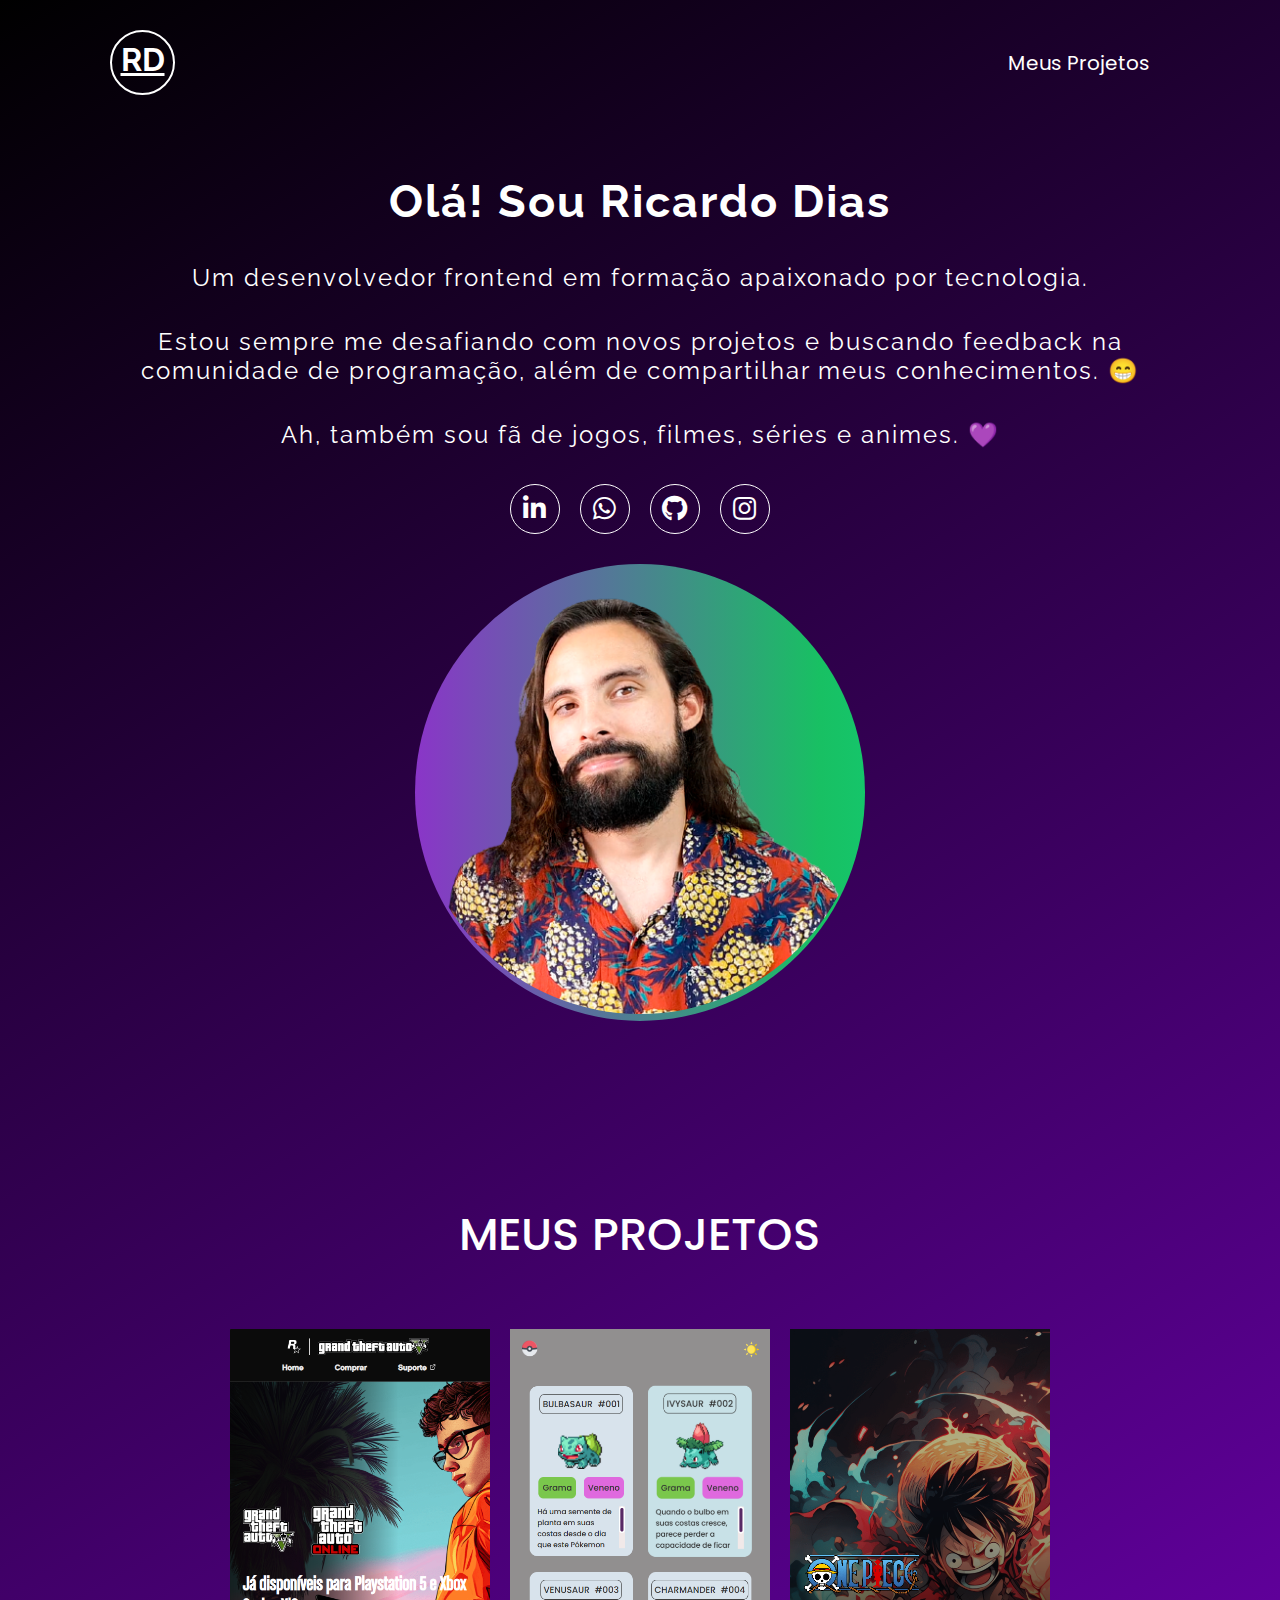
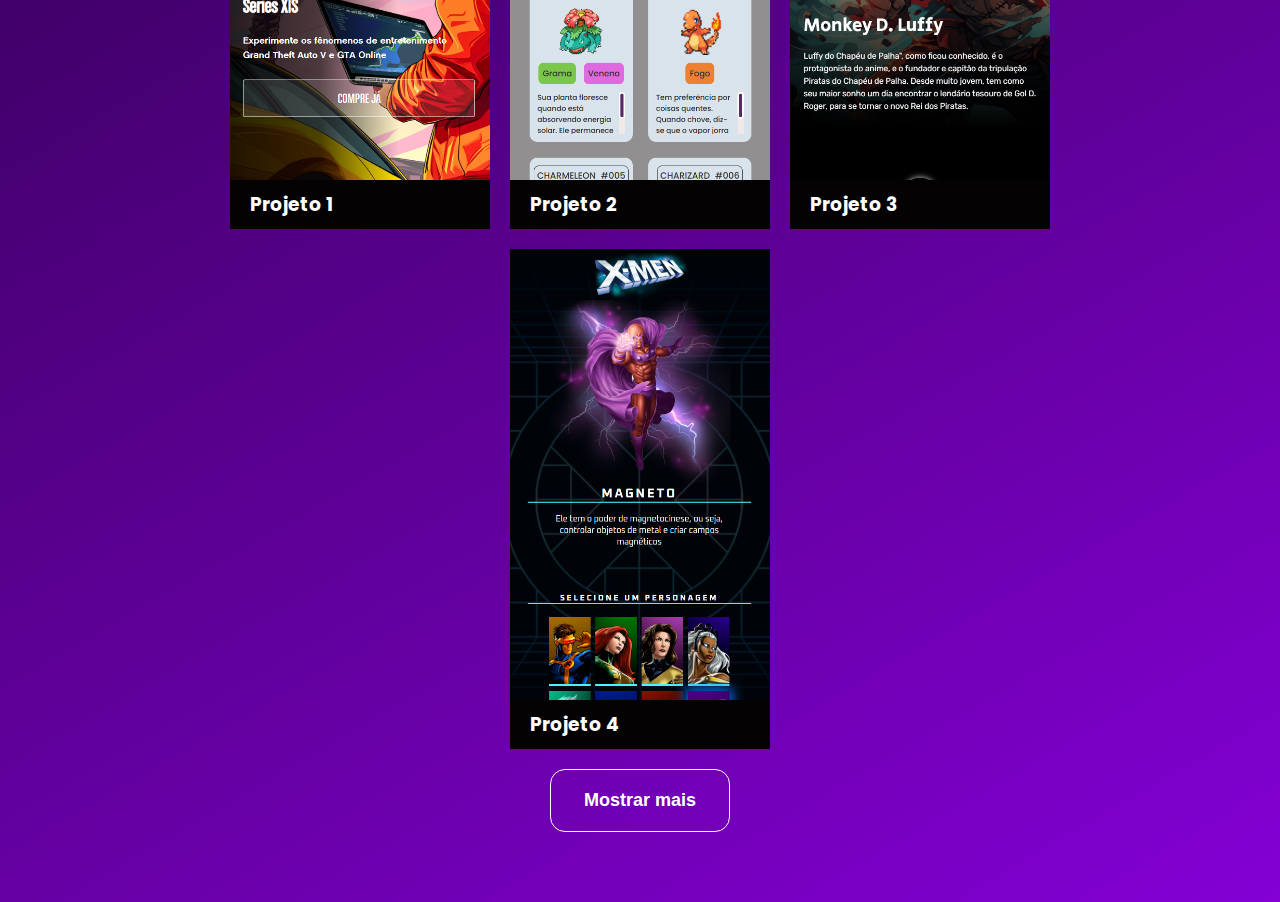
==== commit b42136e5: "completando a base projeto" ====
--- a/index.html
+++ b/index.html
@@ -1,45 +1,236 @@
-<!DOCTYPE html>
-<html lang="pt-br">
-
-<head>
-    <meta charset="UTF-8">
-    <meta http-equiv="X-UA-Compatible" content="IE=edge">
-    <meta name="viewport" content="width=device-width, initial-scale=1.0">
-    <title>Portifolio</title>
-    <link rel="stylesheet" href="./styles/style.css">
-</head>
-
-<body>
-    <header class="cabecalho">
-        <nav class="cabecalho__menu">
-            <a class="cabecalho__menu__link" href="index.html">Home</a>
-            <a class="cabecalho__menu__link" href="about.html">Sobre mim</a>
-            <a class="cabecalho__menu__link" href="contact.html">Contatos</a>
-        </nav>
-    </header>
-    <main class="apresentacao">
-        <section class="apresentacao__conteudo">
-            <h1 class="apresentacao__conteudo__titulo">Bem vindo ao portfólio de <br> <strong 
-            class="titulo-destaque">Leandro Goulart
-            </strong></h1>
-            <p class="apresentacao__conteudo__texto">
-                
-                Sendo autodidata, busco constantemente me capacitar através de cursos e treinamentos online com objetivo de estar sempre atualizado com as últimas tendências do mercado. Mindset focado em construir soluções criativas e resolução de problemas, tornando os processos mais eficientes e eficazes.
-                <br><br>
-                Resiliente e adaptativo, não desisto dos meus objetivos.
-                <br><br>
-                Além disso, sou proativo, organizado e estou sempre aberto a novos desafios e oportunidades para crescer profissionalmente.
-                <br><br>
-                🎯 Metas do ano: Conseguir uma oportunidade na área.<br>
-                🔥 Sonho em viajar e conhecer o restante do mundo, seja a passeio ou a trabalho.
-            </p>
-            
-        </section>
-        <img class="apresentacao__imagem" alt="Foto:Leandro Goulart">
-    </main>
-    <footer class="rodape">
-        <p>Desenvolvido por Leandro Goulart.</p>
-    </footer>
-</body>
-
-</html>+<!DOCTYPE html>
+<html lang="pt-BR">
+  <head>
+    <meta charset="UTF-8" />
+    <meta name="viewport" content="width=device-width, initial-scale=1.0" />
+    <title>Ricardo Hofstetter Dias - Desenvolvedor Frontend</title>
+
+    <link
+      rel="stylesheet"
+      href="https://cdnjs.cloudflare.com/ajax/libs/font-awesome/5.15.4/css/all.min.css"
+    />
+
+    <link
+      rel="stylesheet"
+      href="https://cdn.jsdelivr.net/gh/devicons/devicon@v2.14.0/devicon.min.css"
+    />
+
+    <link rel="preconnect" href="https://fonts.googleapis.com" />
+    <link rel="preconnect" href="https://fonts.gstatic.com" crossorigin />
+    <link
+      href="https://fonts.googleapis.com/css2?family=Poppins:ital,wght@0,100;0,200;0,300;0,400;0,500;0,600;0,700;0,800;0,900;1,100;1,200;1,300;1,400;1,500;1,600;1,700;1,800;1,900&family=Raleway:ital,wght@0,100..900;1,100..900&display=swap"
+      rel="stylesheet"
+    />
+
+    <link rel="stylesheet" href="./src/css/reset.css">
+    <link rel="stylesheet" href="./src/css/estilos.css">
+    <link rel="stylesheet" href="./src/css/responsivo.css">
+
+  </head>
+  <body>
+    <header class="cabecalho">
+      <a href="#">
+        <h1 class="logo">RD</h1>
+      </a>
+
+      <nav class="menu">
+        <ul>
+          <li>
+            <a href="#projetos">Meus projetos</a>
+          </li>
+        </ul>
+      </nav>
+    </header>
+    <section class="home">
+      <div class="informacoes">
+        <h1>Olá! Sou Ricardo Dias</h1>
+        <p>Um desenvolvedor frontend em formação apaixonado por tecnologia.</p>
+        <p>
+          Estou sempre me desafiando com novos projetos e buscando feedback na
+          comunidade de programação, além de compartilhar meus conhecimentos. 😁
+        </p>
+        <p>Ah, também sou fã de jogos, filmes, séries e animes. 💜</p>
+
+        <ul class="redes-sociais">
+          <li>
+            <a
+              href="https://www.linkedin.com/in/nomedousuario/"
+              title="Ir para o LinkedIn"
+              target="_blank"
+            >
+              <i class="fab fa-linkedin-in"></i>
+            </a>
+          </li>
+
+          <li>
+            <a
+              href="https://wa.me/551199999999"
+              title="Enviar Mensagem no WhatsApp"
+              target="_blank"
+            >
+              <i class="fab fa-whatsapp"></i>
+            </a>
+          </li>
+
+          <li>
+            <a
+              href="https://github.com/nomedousuario"
+              title="Ir para o GitHub"
+              target="_blank"
+            >
+              <i class="fab fa-github"></i>
+            </a>
+          </li>
+
+          <li>
+            <a
+              href="https://www.instagram.com/nomedousuario"
+              title="Ir para o Instagram"
+              target="_blank"
+            >
+              <i class="fab fa-instagram"></i>
+            </a>
+          </li>
+        </ul>
+      </div>
+
+      <div class="container-foto">
+        <div class="foto sombra-interna">
+          <img
+            src="./src/imagens/foto-perfil.png"
+            alt="foto do portfólio do Ricardo"
+          />
+        </div>
+      </div>
+    </section>
+    <section class="projetos" id="projetos">
+      <h2 class="titulo">Meus projetos</h2>
+
+      <div class="container-projetos">
+        <div class="projeto ativo">
+          <a href="https://github.com/devemdobro/projeto-gta" target="_blank">
+            <img
+              src="./src/imagens/projeto-gta.png"
+              alt="Projeto Landing page GTA"
+            />
+            <h3>Projeto 1</h3>
+
+            <div class="informacoes-projeto">
+              <p>Projeto feito usando HTML, CSS e JavaScript</p>
+              <p>🔗 Ver no GitHub Pages</p>
+            </div>
+          </a>
+        </div>
+
+        <div class="projeto ativo">
+          <a
+            href="https://github.com/devemdobro/projeto-listagem-pokemon"
+            target="_blank"
+          >
+            <img
+              src="./src/imagens/projeto-listagem-pokemon.png"
+              alt="Projeto listagem de pokemons"
+            />
+            <h3>Projeto 2</h3>
+            <div class="informacoes-projeto">
+              <p>Projeto feito usando HTML, CSS e JavaScript</p>
+              <p>🔗 Ver no GitHub Pages</p>
+            </div>
+          </a>
+        </div>
+
+        <div class="projeto ativo">
+          <a
+            href="https://github.com/devemdobro/projeto-one-piece-final"
+            target="_blank"
+          >
+            <img
+              src="./src/imagens/projeto-one-piece.png"
+              alt="Projeto landing page One Piece"
+            />
+            <h3>Projeto 3</h3>
+            <div class="informacoes-projeto">
+              <p>Projeto feito usando HTML, CSS e JavaScript</p>
+              <p>🔗 Ver no GitHub Pages</p>
+            </div>
+          </a>
+        </div>
+
+        <div class="projeto ativo">
+          <a href="https://github.com/devemdobro/x-men-szpc" target="_blank">
+            <img
+              src="./src/imagens/projeto-x-men.png"
+              alt="Projeto seletor de personagens x-men"
+            />
+            <h3>Projeto 4</h3>
+            <div class="informacoes-projeto">
+              <p>Projeto feito usando HTML, CSS e JavaScript</p>
+              <p>🔗 Ver no GitHub Pages</p>
+            </div>
+          </a>
+        </div>
+
+        <div class="projeto">
+          <a href="#" target="_blank">
+            <img
+              src="https://via.placeholder.com/515X700"
+              alt="Projeto landing page Mario"
+            />
+            <h3>Projeto 5</h3>
+            <div class="informacoes-projeto">
+              <p>Projeto feito usando HTML, CSS e JavaScript</p>
+              <p>🔗 Ver no GitHub Pages</p>
+            </div>
+          </a>
+        </div>
+
+        <div class="projeto">
+          <a href="#" target="_blank">
+            <img
+              src="https://via.placeholder.com/515X700"
+              alt="Capa do projeto"
+            />
+            <h3>Projeto 6</h3>
+            <div class="informacoes-projeto">
+              <p>Projeto feito usando HTML, CSS e JavaScript</p>
+              <p>🔗 Ver no GitHub Pages</p>
+            </div>
+          </a>
+        </div>
+
+        <div class="projeto">
+          <a href="#" target="_blank">
+            <img
+              src="https://via.placeholder.com/515X700"
+              alt="Capa do projeto"
+            />
+            <h3>Projeto 7</h3>
+            <div class="informacoes-projeto">
+              <p>Projeto feito usando HTML, CSS e JavaScript</p>
+              <p>🔗 Ver no GitHub Pages</p>
+            </div>
+          </a>
+        </div>
+
+        <div class="projeto">
+          <a href="#" target="_blank">
+            <img
+              src="https://via.placeholder.com/515X700"
+              alt="Capa do projeto"
+            />
+            <h3>Projeto 8</h3>
+            <div class="informacoes-projeto">
+              <p>Projeto feito usando HTML, CSS e JavaScript</p>
+              <p>🔗 Ver no GitHub Pages</p>
+            </div>
+          </a>
+        </div>
+      </div>
+
+      <button class="btn-mostrar-projetos">Mostrar mais</button>
+    </section>
+
+    <script src="./src/js/index.js"></script>
+
+  </body>
+</html>
--- a/src/css/estilos.css
+++ b/src/css/estilos.css
@@ -0,0 +1,217 @@
+html {
+	color: #fff;
+	scroll-behavior: smooth;
+}
+
+body {
+	font-family: "Poppins", sans-serif;
+	margin: 0 auto;
+	max-width: 1120px;
+	background: linear-gradient(150deg, #000000, #9e00ff);
+	background-size: 120% 120%;
+}
+
+.cabecalho {
+	display: flex;
+	justify-content: space-between;
+	align-items: center;
+	padding: 30px 15px;
+}
+
+.cabecalho .logo {
+	width: 65px;
+	height: 65px;
+	border-radius: 50%;
+	border: 2px solid #fff;
+	text-decoration: underline;
+	text-align: center;
+	line-height: 55px;
+	font-family: "Raleway", sans-serif;
+	transition: 0.2s;
+}
+
+.cabecalho a:hover .logo {
+	color: #9443d8;
+	border: 2px solid #9443d8;
+}
+
+.cabecalho .menu li a {
+	font-size: 20px;
+	text-transform: capitalize;
+	padding: 10px 20px;
+	transition: 0.2s;
+}
+
+.cabecalho .menu li a:hover {
+	background-color: #9443d8;
+	color: #fff;
+	border-radius: 50px;
+}
+
+.home {
+	display: flex;
+	min-height: calc(100vh - 125px);
+	align-items: center;
+	gap: 50px;
+	justify-content: space-between;
+}
+
+.home .informacoes {
+	display: flex;
+	flex-direction: column;
+	gap: 15px;
+	letter-spacing: 2px;
+	padding: 0 15px;
+	max-width: 50%;
+}
+
+.home .informacoes h1 {
+	font-family: "Raleway", sans-serif;
+	font-size: 45px;
+	margin-bottom: 20px;
+}
+
+.home .informacoes p {
+	font-family: "Raleway", sans-serif;
+	font-size: 24px;
+	margin-bottom: 20px;
+}
+
+.home .redes-sociais {
+	display: flex;
+	gap: 20px;
+}
+
+.home .redes-sociais a i {
+	border: 1px solid #fff;
+	border-radius: 50%;
+	width: 50px;
+	height: 50px;
+	padding: 10px;
+	text-align: center;
+	font-size: 26px;
+	transition: 0.3s;
+}
+
+.home .redes-sociais a i:hover {
+	color: #9443d8;
+	border: 1px solid #9443d8;
+	transform: scale(1.1);
+}
+
+.home .container-foto .foto {
+	max-width: 450px;
+	border-radius: 50%;
+}
+
+.home .container-foto img {
+	width: 100%;
+	border-radius: 50%;
+}
+
+.home .foto.sombra-interna {
+	background: linear-gradient(to right, #8a35c8, #18c063, #00eea2);
+	background-size: 180% 180%;
+	animation: gradient-animation 5s ease infinite;
+}
+
+.projetos {
+	padding: 70px 0 70px;
+}
+
+.projetos .titulo {
+	text-align: center;
+	padding: 60px 0;
+	font-size: 45px;
+	font-weight: 500;
+	text-transform: uppercase;
+}
+
+.projetos .container-projetos {
+	display: flex;
+	gap: 20px;
+	flex-wrap: wrap;
+	margin-bottom: 20px;
+	justify-content: center;
+}
+
+.projetos .projeto {
+	max-width: 260px;
+	max-height: 500px;
+	position: relative;
+	display: none;
+}
+
+.projetos .projeto.ativo {
+	display: block;
+}
+
+.projetos .projeto img {
+	height: 100%;
+}
+
+.projetos .projeto h3 {
+	background-color: #040203;
+	width: 100%;
+	padding-left: 20px;
+	padding-bottom: 10px;
+	padding-top: 10px;
+	position: absolute;
+	bottom: 0;
+}
+
+.projetos .projeto .informacoes-projeto {
+	background-color: #040203;
+	position: absolute;
+	top: 0;
+	width: 100%;
+	height: 100%;
+	font-weight: 600;
+	opacity: 0;
+	transition: 0.3s;
+	padding: 20px;
+}
+
+.projetos .container-projetos .projeto:hover .informacoes-projeto {
+	opacity: 0.7;
+	background-color: #000;
+}
+
+.projetos .btn-mostrar-projetos {
+	background: none;
+	border: 1px solid #fff;
+	border-radius: 15px;
+	color: #fff;
+	width: 180px;
+	padding: 20px;
+	font-size: 18px;
+	font-weight: 600;
+	margin: 0 auto;
+	display: flex;
+	justify-content: center;
+	align-items: center;
+	cursor: pointer;
+}
+
+.projetos .btn-mostrar-projetos:hover {
+	background-color: #9443d8;
+	transition: 0.3s;
+}
+
+.projetos .btn-mostrar-projetos.remover {
+	display: none;
+}
+
+@keyframes gradient-animation {
+	0% {
+		background-position: 0% 50%;
+	}
+
+	50% {
+		background-position: 100% 50%;
+	}
+
+	100% {
+		background-position: 0% 50%;
+	}
+}
--- a/src/css/responsivo.css
+++ b/src/css/responsivo.css
@@ -0,0 +1,41 @@
+@media(max-width: 1280px) {
+    
+    .cabecalho {
+        padding: 30px;
+    }
+
+    .home {
+        flex-direction: column;
+        align-items: center;
+        margin: 50px 0;
+        gap: 30px;
+    }
+
+    .home .informacoes {
+        max-width: 100%;
+        text-align: center;
+        align-items: center;
+    }
+
+    .projetos .container-projetos {
+        padding: 0 30px;
+    }
+}
+
+@media(max-width: 425px) {
+    .home .informacoes h1 {
+        font-size: 30px;
+    }
+
+    .home .informacoes p {
+        font-size: 16px;
+    }
+
+    .home .container-foto img {
+        max-width: 320px;
+    }
+
+    .projetos {
+        padding: 30px;
+    }
+}